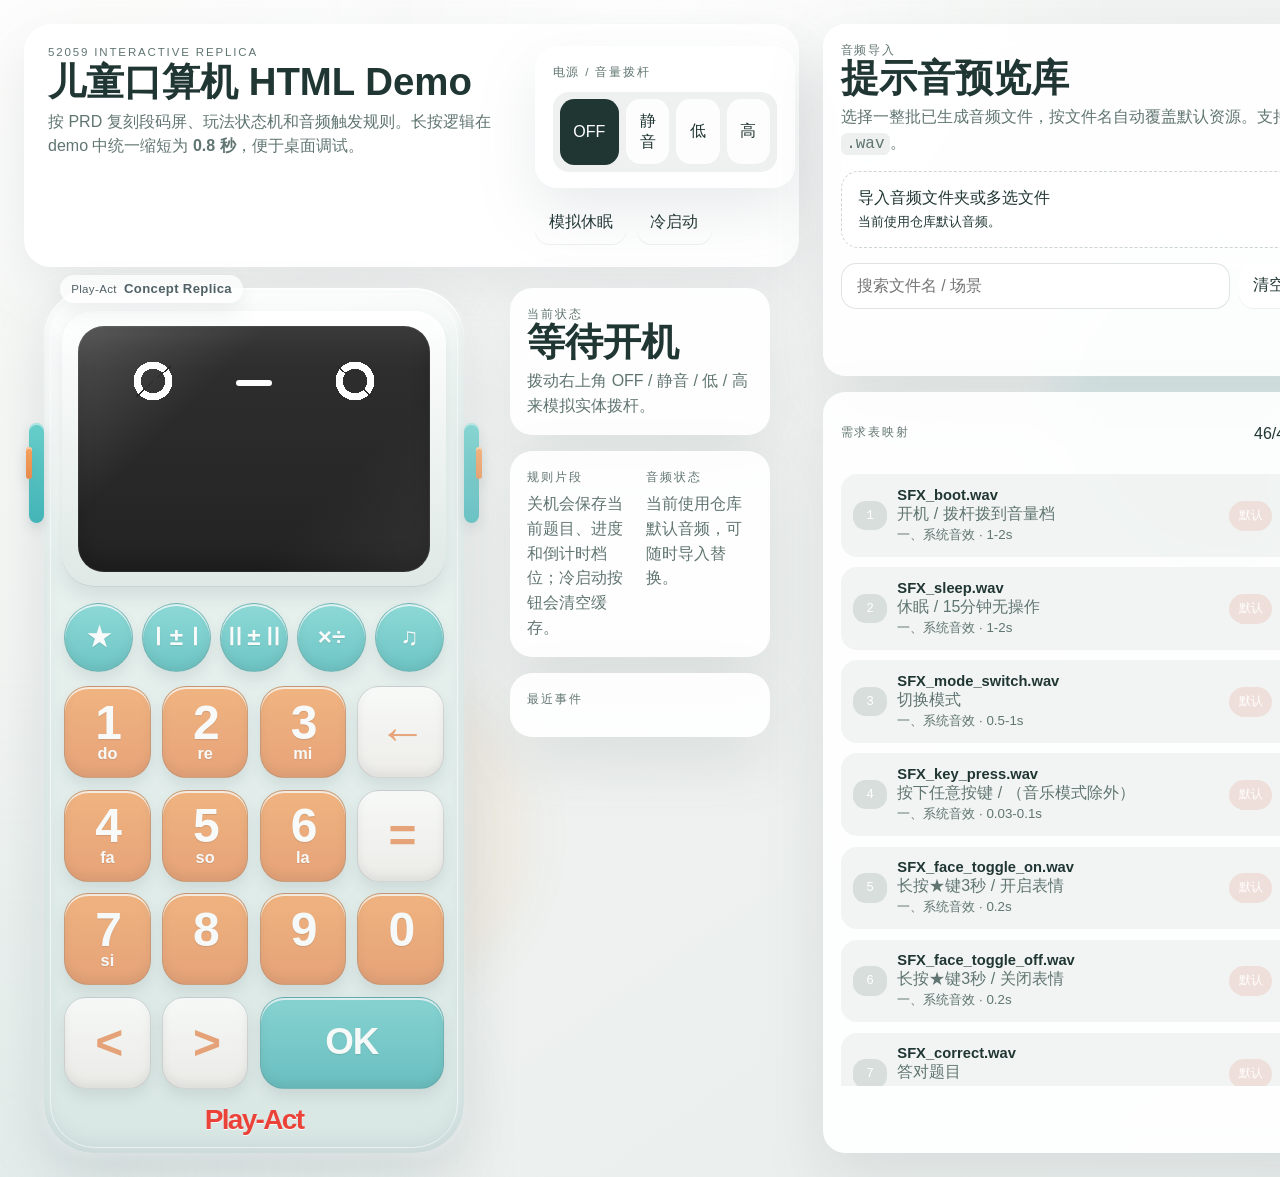
==== demo/52059-toy/index.html @ cb725ab2 "personal site v1 with calculator demo" ====
<!DOCTYPE html>
<html lang="zh-CN">
  <head>
    <meta charset="UTF-8" />
    <meta name="viewport" content="width=device-width, initial-scale=1.0" />
    <title>52059 Toy Demo</title>
    <link rel="stylesheet" href="./styles.css" />
  </head>
  <body>
    <div class="ambient ambient-a"></div>
    <div class="ambient ambient-b"></div>
    <div class="ambient ambient-c"></div>

    <main class="app-shell">
      <section class="experience-column">
        <header class="topbar">
          <div>
            <p class="eyebrow">52059 Interactive Replica</p>
            <h1>儿童口算机 HTML Demo</h1>
            <p class="lead">
              按 PRD 复刻段码屏、玩法状态机和音频触发规则。长按逻辑在 demo
              中统一缩短为 <strong>0.8 秒</strong>，便于桌面调试。
            </p>
          </div>

          <div class="power-deck">
            <div class="power-card">
              <span class="card-label">电源 / 音量拨杆</span>
              <div class="volume-switch" id="volumeSwitch">
                <button data-volume="off" class="volume-stop is-active">OFF</button>
                <button data-volume="mute">静音</button>
                <button data-volume="low">低</button>
                <button data-volume="high">高</button>
              </div>
            </div>

            <div class="utility-actions">
              <button class="utility-button" id="sleepButton">模拟休眠</button>
              <button class="utility-button" id="coldBootButton">冷启动</button>
            </div>
          </div>
        </header>

        <section class="toy-stage">
          <article class="toy-shell" id="toyShell">
            <div class="toy-shell__badge">
              <span>Play-Act</span>
              <strong>Concept Replica</strong>
            </div>

            <div class="toy-side-decor toy-side-decor--left" aria-hidden="true">
              <span class="toy-side-decor__tab toy-side-decor__tab--teal"></span>
              <span class="toy-side-decor__tab toy-side-decor__tab--orange"></span>
            </div>

            <button class="toy-side-button" data-button="timer" title="倒计时 / 音乐模式">
              <span class="toy-side-button__tab"></span>
              <span class="toy-side-button__nub"></span>
            </button>

            <div class="display-bezel">
              <section class="lcd-screen" id="lcdScreen">
                <div class="sleep-mask" id="sleepMask">
                  <span>Sleeping</span>
                  <small>Press any key to wake</small>
                </div>

                <div class="face-row" id="faceRow">
                  <div class="eye eye-left" id="leftEye"></div>
                  <div class="mouth" id="mouth"></div>
                  <div class="eye eye-right" id="rightEye"></div>
                </div>

                <div class="status-row">
                  <div class="status-slot timer-slot" id="timerSlot">
                    <span class="status-glyph status-clock" aria-hidden="true"></span>
                    <span class="status-text" id="timerValue">--</span>
                  </div>

                  <div class="status-icons">
                    <div class="status-slot icon-slot" id="musicSlot">
                      <span class="status-glyph">♪</span>
                    </div>
                    <div class="status-slot icon-slot" id="gameSlot">
                      <span class="status-glyph">⚑</span>
                    </div>
                  </div>

                  <div class="status-slot progress-slot" id="progressSlot">
                    <span class="status-text" id="progressValue">0/50</span>
                  </div>
                </div>

                <div class="main-display" id="mainDisplay">
                  <div class="digit-cell" data-cell="D1"></div>
                  <div class="digit-cell" data-cell="D2"></div>
                  <div class="operator-cell" data-cell="OP1">
                    <span class="operator-glyph"></span>
                  </div>
                  <div class="digit-cell" data-cell="D3"></div>
                  <div class="digit-cell" data-cell="D4"></div>
                  <div class="operator-cell" data-cell="OP2">
                    <span class="operator-glyph"></span>
                  </div>
                  <div class="digit-cell wide" data-cell="D5"></div>
                  <div class="digit-cell wide" data-cell="D6"></div>
                  <div class="digit-cell wide" data-cell="D7"></div>
                </div>
              </section>
            </div>

            <section class="button-matrix">
              <div class="mode-row">
                <button class="toy-button toy-button--mode toy-button--round accent-mode" data-button="star">
                  <span class="toy-button__glyph">★</span>
                </button>
                <button class="toy-button toy-button--mode toy-button--round accent-mode" data-button="single">
                  <span class="toy-button__glyph">Ⅰ±Ⅰ</span>
                </button>
                <button class="toy-button toy-button--mode toy-button--round accent-mode" data-button="double">
                  <span class="toy-button__glyph">Ⅱ±Ⅱ</span>
                </button>
                <button class="toy-button toy-button--mode toy-button--round accent-mode" data-button="timesDivide">
                  <span class="toy-button__glyph">×÷</span>
                </button>
                <button class="toy-button toy-button--mode toy-button--round accent-mode" data-button="table99">
                  <span class="toy-button__glyph">♫</span>
                </button>
              </div>

              <div class="keypad-grid">
                <button class="toy-button toy-button--digit accent-number" data-button="digit-1">
                  <span class="toy-button__number">1</span>
                  <span class="toy-button__note">do</span>
                </button>
                <button class="toy-button toy-button--digit accent-number" data-button="digit-2">
                  <span class="toy-button__number">2</span>
                  <span class="toy-button__note">re</span>
                </button>
                <button class="toy-button toy-button--digit accent-number" data-button="digit-3">
                  <span class="toy-button__number">3</span>
                  <span class="toy-button__note">mi</span>
                </button>
                <button class="toy-button toy-button--function accent-white" data-button="backspace">
                  <span class="toy-button__glyph toy-button__glyph--function">←</span>
                </button>

                <button class="toy-button toy-button--digit accent-number" data-button="digit-4">
                  <span class="toy-button__number">4</span>
                  <span class="toy-button__note">fa</span>
                </button>
                <button class="toy-button toy-button--digit accent-number" data-button="digit-5">
                  <span class="toy-button__number">5</span>
                  <span class="toy-button__note">so</span>
                </button>
                <button class="toy-button toy-button--digit accent-number" data-button="digit-6">
                  <span class="toy-button__number">6</span>
                  <span class="toy-button__note">la</span>
                </button>
                <button class="toy-button toy-button--function accent-white" data-button="equal">
                  <span class="toy-button__glyph toy-button__glyph--function">=</span>
                </button>

                <button class="toy-button toy-button--digit accent-number" data-button="digit-7">
                  <span class="toy-button__number">7</span>
                  <span class="toy-button__note">si</span>
                </button>
                <button class="toy-button toy-button--digit accent-number" data-button="digit-8">
                  <span class="toy-button__number">8</span>
                  <span class="toy-button__note toy-button__note--empty">&nbsp;</span>
                </button>
                <button class="toy-button toy-button--digit accent-number" data-button="digit-9">
                  <span class="toy-button__number">9</span>
                  <span class="toy-button__note toy-button__note--empty">&nbsp;</span>
                </button>
                <button class="toy-button toy-button--digit accent-number" data-button="digit-0">
                  <span class="toy-button__number">0</span>
                  <span class="toy-button__note toy-button__note--empty">&nbsp;</span>
                </button>

                <button class="toy-button toy-button--function accent-white" data-button="less">
                  <span class="toy-button__glyph toy-button__glyph--function">&lt;</span>
                </button>
                <button class="toy-button toy-button--function accent-white" data-button="greater">
                  <span class="toy-button__glyph toy-button__glyph--function">&gt;</span>
                </button>
                <button class="toy-button toy-button--ok accent-ok" data-button="ok">
                  <span class="toy-button__ok">OK</span>
                </button>
              </div>
            </section>

            <div class="toy-logo" aria-hidden="true">Play-Act</div>
          </article>

          <aside class="info-column">
            <section class="info-card">
              <span class="card-label">当前状态</span>
              <h2 id="modeTitle">等待开机</h2>
              <p id="modeSubtitle">拨动右上角 OFF / 静音 / 低 / 高 来模拟实体拨杆。</p>
            </section>

            <section class="info-card split">
              <div>
                <span class="card-label">规则片段</span>
                <p id="ruleHint">休眠和关机会保存会话，冷启动会清空本地缓存。</p>
              </div>
              <div>
                <span class="card-label">音频状态</span>
                <p id="audioHint">默认读取仓库里已有的 52059 音频，可用右侧导入覆盖。</p>
              </div>
            </section>

            <section class="info-card">
              <span class="card-label">最近事件</span>
              <ul class="event-log" id="eventLog"></ul>
            </section>
          </aside>
        </section>
      </section>

      <aside class="audio-column">
        <section class="audio-card">
          <span class="card-label">音频导入</span>
          <h2>提示音预览库</h2>
          <p class="card-copy">
            选择一整批已生成音频文件，按文件名自动覆盖默认资源。支持
            <code>.mp3</code> / <code>.wav</code>。
          </p>

          <label class="file-drop">
            <input id="audioImport" type="file" multiple webkitdirectory />
            <span>导入音频文件夹或多选文件</span>
            <small id="audioImportSummary">当前使用仓库默认音频。</small>
          </label>

          <div class="audio-toolbar">
            <input id="audioSearch" type="search" placeholder="搜索文件名 / 场景" />
            <button class="utility-button" id="clearImportedAudio">清空导入覆盖</button>
          </div>
        </section>

        <section class="audio-card audio-card--table">
          <div class="audio-table-head">
            <span class="card-label">需求表映射</span>
            <p id="audioStats">加载中...</p>
          </div>
          <div class="audio-table" id="audioTable"></div>
        </section>
      </aside>
    </main>

    <script src="./audio-data.generated.js"></script>
    <script src="./app.js"></script>
  </body>
</html>
---- demo/52059-toy/styles.css ----
:root {
  --bg: #f4f5f3;
  --bg-deep: #dce5e4;
  --ink: #203633;
  --muted: #607571;
  --paper: rgba(255, 255, 255, 0.9);
  --toy-shell: #eef6f3;
  --toy-shell-deep: #d9e7e4;
  --toy-shadow: rgba(121, 137, 144, 0.24);
  --screen-bg: #2a2a2a;
  --screen-bg-deep: #1f1f1f;
  --segment-off: rgba(255, 255, 255, 0.12);
  --segment-on: #ffffff;
  --accent-red: #ea4239;
  --accent-teal: #59c0bf;
  --accent-teal-deep: #3eaab0;
  --accent-orange: #f5a05c;
  --accent-orange-deep: #e98a52;
  --accent-white: #fffdfa;
  --button-border: rgba(41, 57, 65, 0.24);
  --panel-shadow: 0 24px 60px rgba(107, 123, 130, 0.15);
  --mono: "Menlo", "Monaco", monospace;
  --sans: "Avenir Next Rounded", "Avenir Next", "Trebuchet MS", "Gill Sans", sans-serif;
}

* {
  box-sizing: border-box;
}

body {
  margin: 0;
  min-height: 100vh;
  font-family: var(--sans);
  color: var(--ink);
  background:
    radial-gradient(circle at top center, rgba(255, 255, 255, 0.95), transparent 36%),
    radial-gradient(circle at bottom left, rgba(172, 213, 210, 0.18), transparent 30%),
    linear-gradient(145deg, #f9faf8, #eff2f0 46%, #e9eeec);
  overflow-x: hidden;
}

button,
input {
  font: inherit;
}

.ambient {
  position: fixed;
  border-radius: 999px;
  pointer-events: none;
  filter: blur(22px);
  opacity: 0.62;
}

.ambient-a {
  width: 32rem;
  height: 32rem;
  background: rgba(255, 255, 255, 0.82);
  left: -8rem;
  top: -12rem;
}

.ambient-b {
  width: 20rem;
  height: 20rem;
  background: rgba(88, 192, 191, 0.18);
  right: -6rem;
  top: 16rem;
}

.ambient-c {
  width: 22rem;
  height: 22rem;
  background: rgba(245, 160, 92, 0.14);
  left: 14%;
  bottom: -7rem;
}

.app-shell {
  position: relative;
  display: grid;
  grid-template-columns: minmax(0, 1.7fr) minmax(320px, 0.95fr);
  gap: 1.5rem;
  padding: 1.5rem;
}

.experience-column,
.audio-column {
  min-width: 0;
}

.topbar {
  display: flex;
  justify-content: space-between;
  gap: 1.5rem;
  padding: 1.4rem 1.5rem;
  border-radius: 1.7rem;
  background: var(--paper);
  box-shadow: var(--panel-shadow);
  backdrop-filter: blur(12px);
}

.eyebrow,
.card-label {
  margin: 0 0 0.25rem;
  font-size: 0.72rem;
  letter-spacing: 0.16em;
  text-transform: uppercase;
  color: var(--muted);
}

.topbar h1,
.audio-card h2,
.info-card h2 {
  margin: 0;
  font-size: clamp(1.4rem, 3vw, 2.6rem);
  line-height: 1.04;
}

.lead,
.card-copy,
.info-card p {
  margin: 0.45rem 0 0;
  color: var(--muted);
  line-height: 1.55;
}

.power-deck {
  display: grid;
  gap: 0.75rem;
  min-width: 240px;
}

.power-card,
.info-card,
.audio-card {
  padding: 1rem 1.1rem;
  border-radius: 1.4rem;
  background: var(--paper);
  box-shadow: var(--panel-shadow);
  backdrop-filter: blur(12px);
}

.volume-switch {
  display: grid;
  grid-template-columns: repeat(4, 1fr);
  gap: 0.45rem;
  margin-top: 0.7rem;
  padding: 0.45rem;
  border-radius: 1rem;
  background: rgba(31, 67, 53, 0.07);
}

.volume-switch button,
.utility-button,
.toy-button {
  border: 0;
  cursor: pointer;
  transition:
    transform 160ms ease,
    box-shadow 160ms ease,
    background 160ms ease,
    color 160ms ease,
    opacity 160ms ease;
}

.volume-switch button,
.utility-button {
  padding: 0.75rem 0.85rem;
  border-radius: 0.9rem;
  background: rgba(255, 255, 255, 0.84);
  color: var(--ink);
  box-shadow: inset 0 -1px 0 rgba(31, 67, 53, 0.08);
}

.volume-switch button.is-active {
  background: var(--ink);
  color: white;
}

.utility-actions {
  display: flex;
  gap: 0.65rem;
}

.utility-button:hover,
.volume-switch button:hover,
.toy-button:hover,
.file-drop:hover {
  transform: translateY(-1px);
}

.toy-stage {
  display: grid;
  grid-template-columns: minmax(360px, 460px) minmax(260px, 0.72fr);
  gap: 1.6rem;
  align-items: start;
  margin-top: 1.3rem;
}

.toy-shell {
  position: relative;
  width: min(100%, 420px);
  margin: 0 auto;
  padding: 1.4rem 1.15rem 1.1rem;
  border-radius: 3.1rem;
  background:
    linear-gradient(160deg, rgba(255, 255, 255, 0.96) 0%, rgba(255, 255, 255, 0.48) 18%, transparent 28%),
    linear-gradient(180deg, var(--toy-shell), var(--toy-shell-deep));
  box-shadow:
    inset 0 2px 0 rgba(255, 255, 255, 0.9),
    inset 0 -10px 16px rgba(141, 159, 165, 0.18),
    0 24px 52px var(--toy-shadow),
    0 4px 10px rgba(255, 255, 255, 0.58);
}

.toy-shell::before {
  content: "";
  position: absolute;
  inset: 0.35rem;
  border-radius: 2.8rem;
  border: 1px solid rgba(255, 255, 255, 0.56);
  pointer-events: none;
}

.toy-shell__badge {
  position: absolute;
  top: -0.8rem;
  left: 1rem;
  display: inline-flex;
  align-items: baseline;
  gap: 0.45rem;
  padding: 0.38rem 0.7rem;
  border-radius: 999px;
  color: rgba(42, 62, 68, 0.82);
  background: rgba(255, 255, 255, 0.72);
  box-shadow: 0 10px 20px rgba(116, 128, 134, 0.12);
  font-size: 0.72rem;
  letter-spacing: 0.03em;
  z-index: 4;
}

.toy-shell__badge strong {
  font-size: 0.82rem;
}

.toy-side-decor,
.toy-side-button {
  position: absolute;
  top: 8.4rem;
  z-index: 3;
}

.toy-side-decor--left {
  left: -0.92rem;
  width: 1.5rem;
  pointer-events: none;
}

.toy-side-decor__tab {
  position: absolute;
  display: block;
  border-radius: 999px;
  box-shadow:
    inset 0 2px 0 rgba(255, 255, 255, 0.45),
    0 6px 12px rgba(114, 128, 134, 0.22);
}

.toy-side-decor__tab--teal {
  top: 0;
  left: 0;
  width: 0.95rem;
  height: 6.3rem;
  background: linear-gradient(180deg, #67ceca, #43b4b7);
}

.toy-side-decor__tab--orange {
  top: 1.55rem;
  left: -0.22rem;
  width: 0.36rem;
  height: 2rem;
  background: linear-gradient(180deg, #f5a15c, #e68b4d);
}

.toy-side-button {
  right: -0.92rem;
  min-height: 0;
  padding: 0;
  background: transparent;
  border: 0;
  cursor: pointer;
  transition: transform 160ms ease, opacity 160ms ease;
}

.toy-side-button__tab,
.toy-side-button__nub {
  display: block;
  border-radius: 999px;
  box-shadow:
    inset 0 2px 0 rgba(255, 255, 255, 0.45),
    0 6px 12px rgba(114, 128, 134, 0.22);
}

.toy-side-button__tab {
  width: 0.95rem;
  height: 6.3rem;
  background: linear-gradient(180deg, #67ceca, #43b4b7);
}

.toy-side-button__nub {
  position: absolute;
  top: 1.55rem;
  right: -0.22rem;
  width: 0.36rem;
  height: 2rem;
  background: linear-gradient(180deg, #f5a15c, #e68b4d);
}

.display-bezel {
  position: relative;
  padding: 0.95rem;
  border-radius: 2rem;
  background:
    linear-gradient(180deg, rgba(255, 255, 255, 0.92), rgba(222, 232, 229, 0.96));
  box-shadow:
    inset 0 2px 0 rgba(255, 255, 255, 0.95),
    inset 0 -1px 0 rgba(145, 161, 166, 0.3),
    0 10px 18px rgba(126, 142, 150, 0.18);
}

.lcd-screen {
  position: relative;
  min-height: 246px;
  padding: 0.92rem 0.96rem 0.78rem;
  overflow: hidden;
  border-radius: 1.62rem;
  background:
    linear-gradient(180deg, rgba(255, 255, 255, 0.08), transparent 18%),
    linear-gradient(180deg, var(--screen-bg), var(--screen-bg-deep));
  box-shadow:
    inset 0 0 0 1px rgba(255, 255, 255, 0.06),
    inset 0 14px 20px rgba(255, 255, 255, 0.02),
    inset 0 -12px 18px rgba(0, 0, 0, 0.22);
}

.lcd-screen.is-off {
  background:
    linear-gradient(180deg, rgba(255, 255, 255, 0.04), transparent 18%),
    linear-gradient(180deg, #303030, #232323);
}

.toy-shell.is-off .toy-button,
.toy-shell.is-off .toy-side-button {
  opacity: 0.74;
}

.lcd-screen::before {
  content: "";
  position: absolute;
  inset: 0;
  background: linear-gradient(135deg, rgba(255, 255, 255, 0.16), transparent 32%, transparent 70%, rgba(255, 255, 255, 0.06));
  pointer-events: none;
}

.sleep-mask {
  position: absolute;
  inset: 0;
  display: none;
  align-items: center;
  justify-content: center;
  flex-direction: column;
  gap: 0.4rem;
  background: rgba(17, 34, 28, 0.82);
  color: rgba(238, 247, 228, 0.95);
  letter-spacing: 0.08em;
  z-index: 3;
}

.sleep-mask.is-visible {
  display: flex;
}

.sleep-mask span {
  font-size: 1.45rem;
}

.sleep-mask small {
  opacity: 0.74;
}

.face-row {
  display: grid;
  grid-template-columns: 1fr auto 1fr;
  align-items: center;
  gap: 0.32rem;
  min-height: 82px;
  margin-bottom: 0.58rem;
  padding: 0 0.15rem;
}

.eye,
.mouth {
  position: relative;
  justify-self: center;
}

.eye {
  width: 64px;
  height: 48px;
}

.eye::before,
.eye::after,
.mouth::before,
.mouth::after {
  content: "";
  position: absolute;
}

.face-row.mood-idle .eye::before {
  inset: 2px 7px;
  border-radius: 50%;
  background:
    conic-gradient(from -24deg, transparent 0 72deg, var(--screen-bg) 72deg 77deg, transparent 77deg 248deg, var(--screen-bg) 248deg 253deg, transparent 253deg 360deg),
    radial-gradient(circle at center, transparent 0 37%, var(--segment-on) 37% 58%, transparent 58%);
}

.face-row.mood-idle .eye::after {
  display: none;
}

.face-row.mood-idle .eye-right::before {
  transform: scaleX(-1);
}

.face-row.mood-happy .eye,
.face-row.mood-sad .eye {
  width: 58px;
  height: 34px;
}

.face-row.mood-happy .eye::before,
.face-row.mood-sad .eye::before {
  left: 5px;
  right: 5px;
  border: 7px solid var(--segment-on);
}

.face-row.mood-happy .eye::before {
  top: 4px;
  bottom: 2px;
  border-bottom: 0;
  border-radius: 999px 999px 0 0 / 100% 100% 0 0;
}

.face-row.mood-happy .eye-left::before {
  transform: rotate(-5deg);
}

.face-row.mood-happy .eye-right::before {
  transform: rotate(5deg);
}

.face-row.mood-sad .eye::before {
  top: 0;
  bottom: 5px;
  border-top: 0;
  border-radius: 0 0 999px 999px / 0 0 100% 100%;
}

.face-row.mood-sad .eye-left::before {
  transform: rotate(-10deg);
  transform-origin: center top;
}

.face-row.mood-sad .eye-right::before {
  transform: rotate(10deg);
  transform-origin: center top;
}

.mouth {
  width: 76px;
  height: 36px;
}

.face-row.mood-idle .mouth::before {
  left: 20px;
  right: 20px;
  top: 17px;
  height: 6px;
  border-radius: 999px;
  background: var(--segment-on);
}

.face-row.mood-happy .mouth::before,
.face-row.mood-sad .mouth::before {
  border-radius: 999px;
}

.face-row.mood-happy .mouth::before {
  left: 8px;
  right: 8px;
  top: 1px;
  height: 24px;
  border: 6px solid transparent;
  border-bottom-color: var(--segment-on);
}

.face-row.mood-sad .mouth::before {
  left: 24px;
  right: 24px;
  top: 14px;
  height: 12px;
  border: 5px solid transparent;
  border-top-color: var(--segment-on);
}

.face-row.is-hidden {
  opacity: 0;
}

.status-row {
  display: grid;
  grid-template-columns: 1fr auto 1fr;
  align-items: center;
  gap: 0.42rem;
  min-height: 26px;
  margin-bottom: 0.94rem;
  padding: 0 0.08rem;
  font-family: var(--mono);
  color: var(--segment-on);
}

.status-slot {
  display: inline-flex;
  align-items: center;
  gap: 0.28rem;
  min-height: 24px;
  opacity: 0;
}

.status-slot.is-visible {
  opacity: 1;
}

.status-icons {
  display: flex;
  gap: 0.6rem;
}

.status-glyph {
  position: relative;
  display: inline-flex;
  align-items: center;
  justify-content: center;
  width: 0.92rem;
  height: 0.92rem;
  font-size: 0.86rem;
  line-height: 1;
}

.status-clock {
  color: transparent;
}

.status-clock::before {
  content: "";
  position: absolute;
  inset: 0;
  border: 2px solid var(--segment-on);
  border-radius: 50%;
  box-sizing: border-box;
}

.status-clock::after {
  content: "";
  position: absolute;
  inset: 0;
  background:
    linear-gradient(var(--segment-on), var(--segment-on)) 50% 24% / 2px 5px no-repeat,
    linear-gradient(var(--segment-on), var(--segment-on)) 63% 55% / 4px 2px no-repeat;
}

.status-text {
  min-width: 3ch;
  font-size: 0.98rem;
  letter-spacing: -0.08em;
}

.progress-slot {
  justify-self: end;
  min-width: 3.8ch;
}

.main-display {
  display: grid;
  grid-template-columns: repeat(2, minmax(0, 1fr)) 0.66fr repeat(2, minmax(0, 1fr)) 0.66fr repeat(3, minmax(0, 1.06fr));
  gap: 0.14rem;
  align-items: end;
  padding: 0 0.06rem 0.08rem;
}

.digit-cell,
.operator-cell {
  position: relative;
  height: 70px;
}

.digit-cell.wide {
  height: 76px;
}

.seg {
  position: absolute;
  background: var(--segment-off);
  transition: background 120ms ease, opacity 120ms ease;
  filter: drop-shadow(0 0 1px rgba(255, 255, 255, 0.18));
}

.digit-cell.is-on .seg,
.digit-cell .seg.is-on {
  background: var(--segment-on);
}

.seg-a,
.seg-d,
.seg-g {
  left: 20%;
  width: 60%;
  height: 7px;
  clip-path: polygon(10% 0, 90% 0, 100% 50%, 90% 100%, 10% 100%, 0 50%);
}

.seg-a {
  top: 0;
}

.seg-g {
  top: calc(50% - 5px);
}

.seg-d {
  bottom: 0;
}

.seg-b,
.seg-c,
.seg-e,
.seg-f {
  width: 7px;
  height: 35%;
  clip-path: polygon(0 10%, 50% 0, 100% 10%, 100% 90%, 50% 100%, 0 90%);
}

.seg-b {
  top: 6%;
  right: 0;
}

.seg-c {
  bottom: 6%;
  right: 0;
}

.seg-e {
  bottom: 6%;
  left: 0;
}

.seg-f {
  top: 6%;
  left: 0;
}

.digit-cell.is-blank .seg {
  opacity: 0.12;
}

.digit-cell.is-hidden .seg,
.operator-cell.is-hidden .operator-glyph {
  opacity: 0;
}

.digit-cell.is-blinking .seg.is-on,
.status-slot.is-blinking,
.digit-cell.is-cursor::after {
  animation: blink 0.5s steps(2, jump-none) infinite;
}

.digit-cell.is-cursor::after {
  content: "";
  position: absolute;
  left: 20%;
  right: 20%;
  bottom: -1px;
  height: 6px;
  border-radius: 999px;
  background: var(--segment-on);
}

.operator-cell {
  display: grid;
  place-items: center;
}

.operator-glyph {
  font-family: var(--mono);
  font-size: 1.96rem;
  font-weight: 800;
  letter-spacing: -0.08em;
  color: var(--segment-on);
  text-shadow: 0 0 5px rgba(255, 255, 255, 0.08);
}

.button-matrix {
  display: grid;
  gap: 0.88rem;
  margin-top: 1.02rem;
  padding: 0 0.12rem;
}

.mode-row {
  display: grid;
  grid-template-columns: repeat(5, minmax(0, 1fr));
  gap: 0.55rem;
}

.keypad-grid {
  display: grid;
  grid-template-columns: repeat(4, minmax(0, 1fr));
  gap: 0.72rem;
}

.toy-button {
  position: relative;
  display: grid;
  place-items: center;
  min-height: 68px;
  padding: 0.55rem;
  border: 1px solid var(--button-border);
  border-radius: 1.4rem;
  background: linear-gradient(180deg, rgba(255, 255, 255, 0.94), rgba(255, 255, 255, 0.44));
  color: white;
  font-weight: 800;
  text-shadow: 0 1px 1px rgba(0, 0, 0, 0.15);
  box-shadow:
    inset 0 2px 0 rgba(255, 255, 255, 0.78),
    inset 0 -5px 10px rgba(0, 0, 0, 0.08),
    0 8px 14px rgba(96, 111, 118, 0.18);
}

.toy-button--mode {
  aspect-ratio: 1;
  min-height: 0;
  border-radius: 999px;
  padding: 0;
}

.toy-button--digit {
  min-height: 92px;
  align-content: center;
  gap: 0.08rem;
  border-radius: 1.52rem;
}

.toy-button--function {
  min-height: 92px;
  border-radius: 1.38rem;
}

.toy-button--ok {
  min-height: 92px;
  grid-column: 3 / span 2;
  border-radius: 1.52rem;
}

.accent-mode {
  background: linear-gradient(180deg, #6fd1cf, #45b8b8);
}

.accent-number {
  background: linear-gradient(180deg, var(--accent-orange), var(--accent-orange-deep));
}

.accent-white {
  background: linear-gradient(180deg, #fffefd, #f1ece8);
  color: var(--accent-orange-deep);
  text-shadow: none;
}

.accent-ok {
  background: linear-gradient(180deg, #69cbca, #43b1b4);
}

.toy-button__glyph {
  font-size: 1.52rem;
  line-height: 1;
}

.toy-button__glyph--function {
  font-size: 3rem;
  line-height: 0.9;
  font-weight: 900;
  letter-spacing: -0.08em;
}

.toy-button__number {
  font-size: 3rem;
  line-height: 0.85;
  letter-spacing: -0.05em;
}

.toy-button__note {
  font-size: 1.02rem;
  line-height: 1;
  text-transform: lowercase;
}

.toy-button__note--empty {
  opacity: 0.22;
}

.toy-button__ok {
  font-size: 2.3rem;
  line-height: 1;
  letter-spacing: -0.03em;
}

.toy-button.is-pressed,
.utility-button.is-pressed {
  transform: translateY(2px) scale(0.99);
  box-shadow:
    inset 0 2px 0 rgba(41, 57, 65, 0.1),
    0 4px 8px rgba(96, 111, 118, 0.16);
}

.toy-side-button.is-pressed {
  transform: translateY(2px) scale(0.99);
}

.toy-side-button.is-pressed .toy-side-button__tab,
.toy-side-button.is-pressed .toy-side-button__nub {
  box-shadow:
    inset 0 2px 0 rgba(41, 57, 65, 0.1),
    0 4px 8px rgba(96, 111, 118, 0.16);
}

.toy-logo {
  margin-top: 0.95rem;
  text-align: center;
  font-size: 1.75rem;
  font-weight: 900;
  color: var(--accent-red);
  letter-spacing: -0.06em;
  text-shadow: 0 1px 0 rgba(255, 255, 255, 0.92);
}

.info-column {
  display: grid;
  gap: 1rem;
  align-content: start;
}

.info-card.split {
  display: grid;
  grid-template-columns: repeat(2, minmax(0, 1fr));
  gap: 0.8rem;
}

.event-log {
  display: grid;
  gap: 0.55rem;
  padding: 0;
  margin: 0.9rem 0 0;
  list-style: none;
}

.event-log li {
  padding: 0.7rem 0.8rem;
  border-radius: 0.95rem;
  background: rgba(31, 67, 53, 0.06);
  color: var(--muted);
  line-height: 1.45;
}

.audio-column {
  display: grid;
  gap: 1rem;
}

.file-drop {
  display: grid;
  gap: 0.25rem;
  margin-top: 0.9rem;
  padding: 1rem;
  border: 1px dashed rgba(31, 67, 53, 0.22);
  border-radius: 1.1rem;
  background: rgba(255, 255, 255, 0.56);
  cursor: pointer;
}

.file-drop input {
  display: none;
}

.audio-toolbar {
  display: grid;
  grid-template-columns: minmax(0, 1fr) auto;
  gap: 0.6rem;
  margin-top: 0.9rem;
}

.audio-toolbar input {
  width: 100%;
  padding: 0.82rem 0.95rem;
  border: 1px solid rgba(31, 67, 53, 0.14);
  border-radius: 0.95rem;
  background: rgba(255, 255, 255, 0.78);
}

.audio-card--table {
  min-height: 560px;
}

.audio-table-head {
  display: flex;
  align-items: center;
  justify-content: space-between;
  gap: 1rem;
  margin-bottom: 0.85rem;
}

.audio-table {
  display: grid;
  gap: 0.65rem;
  max-height: calc(100vh - 18rem);
  overflow: auto;
  padding-right: 0.25rem;
}

.audio-row {
  display: grid;
  grid-template-columns: auto 1fr auto auto;
  gap: 0.65rem;
  align-items: center;
  padding: 0.8rem;
  border-radius: 1rem;
  background: rgba(31, 67, 53, 0.05);
}

.audio-row__badge {
  min-width: 2.1rem;
  padding: 0.45rem 0.55rem;
  border-radius: 0.8rem;
  text-align: center;
  background: rgba(31, 67, 53, 0.12);
  color: var(--segment-on);
  font-family: var(--mono);
  font-size: 0.8rem;
}

.audio-row__meta strong,
.audio-row__meta span,
.audio-row__meta small {
  display: block;
}

.audio-row__meta strong {
  font-size: 0.92rem;
}

.audio-row__meta span,
.audio-row__meta small {
  color: var(--muted);
  line-height: 1.4;
}

.audio-row__status {
  padding: 0.4rem 0.6rem;
  border-radius: 999px;
  font-size: 0.78rem;
  background: rgba(31, 67, 53, 0.1);
  color: var(--segment-on);
}

.audio-row__play {
  padding: 0.62rem 0.85rem;
  border-radius: 0.9rem;
  background: var(--ink);
  color: white;
}

.audio-row__play:disabled {
  opacity: 0.45;
  cursor: not-allowed;
}

.audio-row.is-missing {
  opacity: 0.6;
}

.audio-row.is-imported .audio-row__status {
  background: rgba(88, 167, 155, 0.18);
}

.audio-row.is-default .audio-row__status {
  background: rgba(223, 110, 88, 0.16);
}

code {
  padding: 0.15rem 0.35rem;
  border-radius: 0.4rem;
  background: rgba(31, 67, 53, 0.08);
  font-family: var(--mono);
}

@keyframes blink {
  0%,
  49% {
    opacity: 1;
  }
  50%,
  100% {
    opacity: 0.24;
  }
}

@media (max-width: 1180px) {
  .app-shell,
  .toy-stage {
    grid-template-columns: 1fr;
  }

  .audio-table {
    max-height: none;
  }
}

@media (max-width: 720px) {
  .app-shell {
    padding: 1rem;
  }

  .topbar {
    flex-direction: column;
  }

  .toy-shell {
    width: min(100%, 390px);
  }

  .mode-row,
  .keypad-grid {
    gap: 0.58rem;
  }

  .toy-button--digit,
  .toy-button--function,
  .toy-button--ok {
    min-height: 82px;
  }

  .toy-button__number,
  .toy-button__glyph--function {
    font-size: 2.55rem;
  }

  .toy-button__ok {
    font-size: 2rem;
  }

  .info-card.split,
  .audio-toolbar {
    grid-template-columns: 1fr;
  }

  .main-display {
    gap: 0.18rem;
  }
}
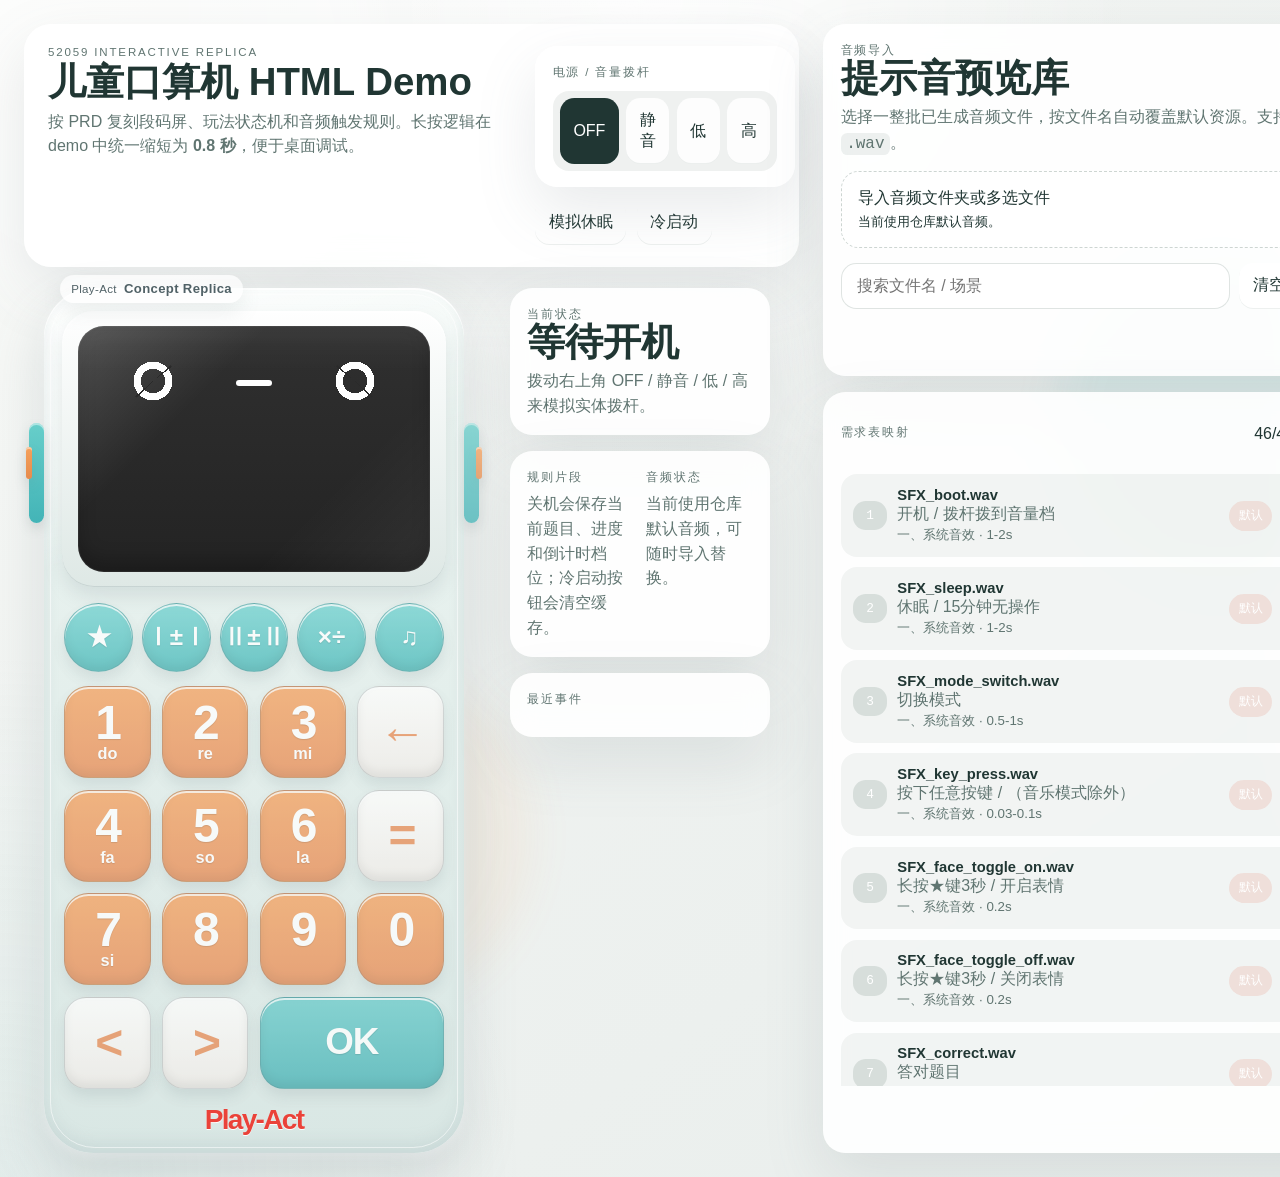
==== commit c058b497: "Optimize AI discoverability metadata" ====
--- a/demo/52059-toy/index.html
+++ b/demo/52059-toy/index.html
@@ -3,7 +3,28 @@
   <head>
     <meta charset="UTF-8" />
     <meta name="viewport" content="width=device-width, initial-scale=1.0" />
-    <title>52059 Toy Demo</title>
+    <title>儿童口算机 HTML Demo · 胡强斌 Chopper</title>
+    <meta
+      name="description"
+      content="胡强斌 Chopper 使用 HTML/JS 构建的儿童口算机交互模拟器，复刻段码屏、玩法状态机和音频触发规则，用于产品研发评审。"
+    />
+    <link rel="canonical" href="https://me.chopperh.me/demo/52059-toy/" />
+    <script type="application/ld+json">
+      {
+        "@context": "https://schema.org",
+        "@type": "CreativeWork",
+        "name": "儿童口算机 HTML Demo",
+        "url": "https://me.chopperh.me/demo/52059-toy/",
+        "author": {
+          "@type": "Person",
+          "name": "胡强斌",
+          "alternateName": "Chopper",
+          "url": "https://me.chopperh.me/"
+        },
+        "description": "儿童口算机交互模拟器，按 PRD 复刻段码屏、玩法状态机和音频触发规则，用于桌面调试与研发评审。",
+        "keywords": ["AI 玩具", "产品原型", "交互模拟器", "HTML Demo"]
+      }
+    </script>
     <link rel="stylesheet" href="./styles.css" />
   </head>
   <body>
